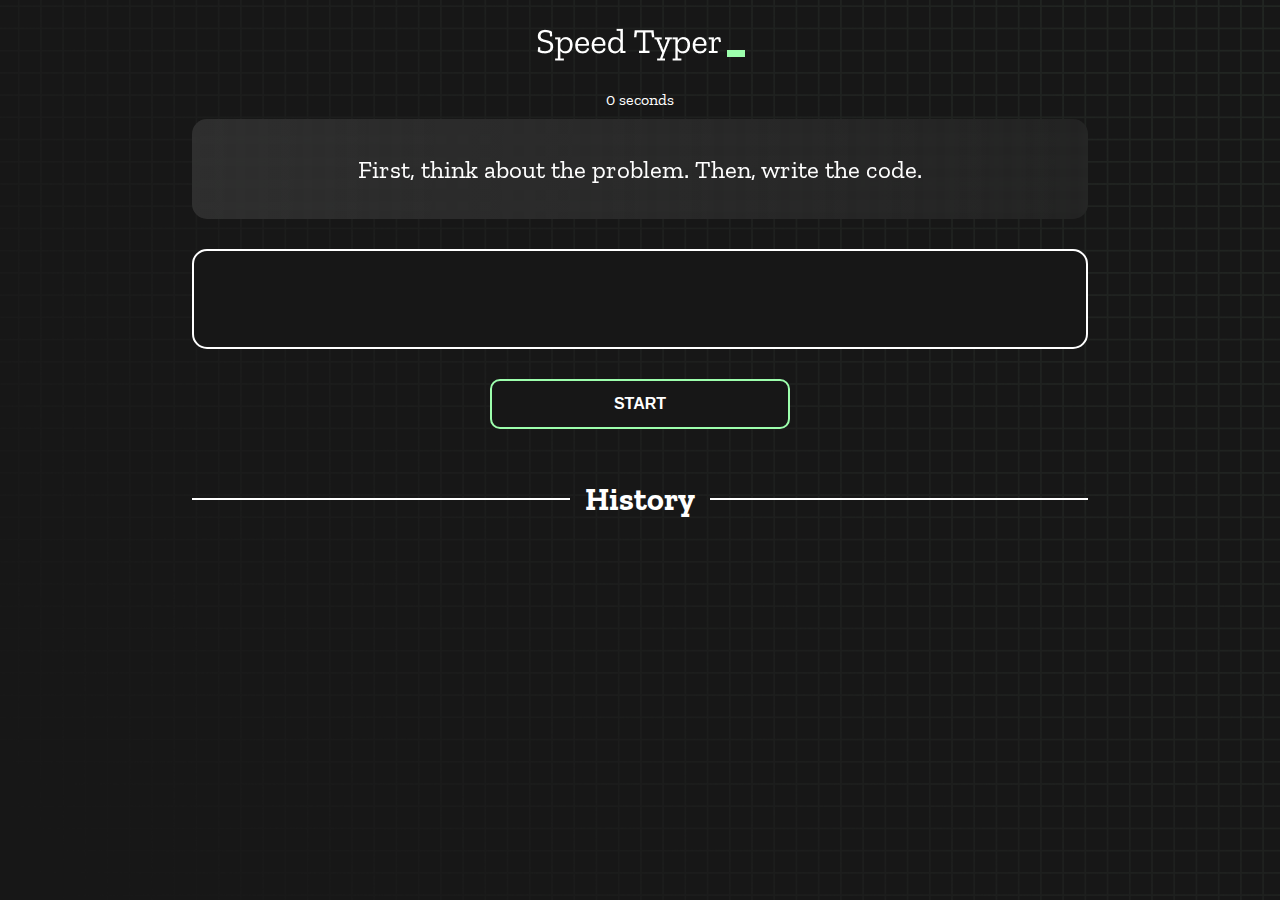
==== index.html @ 6225487d "Initial commit" ====
<!DOCTYPE html>
<html lang="en">
  <head>
    <meta charset="UTF-8" />
    <meta http-equiv="X-UA-Compatible" content="IE=edge" />
    <meta name="viewport" content="width=device-width, initial-scale=1.0" />
    <title>Speed Monster</title>
    <link rel="stylesheet" href="styles.css" />
    <link rel="preconnect" href="https://fonts.googleapis.com" />
    <link rel="preconnect" href="https://fonts.gstatic.com" crossorigin />
    <link
      href="https://fonts.googleapis.com/css2?family=Zilla+Slab:wght@300;400;500&display=swap"
      rel="stylesheet"
    />
  </head>
  <body>
    <h1 class="title"><img src="./logo.png" /></h1>
    <div id="show-time">0 seconds</div>

    <div class="box-container">
      <div id="question"></div>

      <div id="display" class="inactive"></div>

      <div class="buttons">
        <button id="starts">START</button>
      </div>

      <div class="divider-container">
        <div class="line"></div>
        <h1 class="title2">History</h1>
        <div class="line"></div>
      </div>
      <div id="histories"></div>
    </div>

    <div id="countdown"></div>
    <div id="modal-background" class="hidden"></div>
    <div id="result" class="hidden"></div>

    <script src="./history.js"></script>
    <script src="./script.js"></script>
  </body>
</html>
---- styles.css ----
* {
  padding: 0;
  margin: 0;
  box-sizing: border-box;
}

body {
  background-image: url("./bg.png");
  background-size: cover;
  background-position: left top;
  font-family: "Zilla Slab", serif;
}

.box-container {
  width: 70%;
  margin: 0 auto;
}

#question {
  height: 100px;
  display: flex;
  align-items: center;
  justify-content: center;
  color: white;
  font-size: 25px;
  border-radius: 15px;
  background: rgb(255, 255, 255);
  background: linear-gradient(
    92.49deg,
    rgba(255, 255, 255, 0.1) 0.18%,
    rgba(255, 255, 255, 0.05) 99.85%
  );
  backdrop-filter: blur(5px);
  margin-bottom: 30px;
}

#display {
  height: 100px;
  display: flex;
  flex-wrap: wrap;
  align-items: center;
  padding-left: 5rem;
  color: white;
  font-size: 32px;
  background-color: #171717;
  border: 2px solid #9dffad;
  border-radius: 15px;
}

#countdown {
  position: fixed;
  height: 100vh;
  width: 100vw;
  background-color: rgba(0, 0, 0, 0.8);
  top: 0;
  left: 0;
  display: flex;
  align-items: center;
  justify-content: center;
  font-size: 3rem;
  color: white;
  display: none;
}
#result {
  position: fixed;
  top: 10%; 
  left: 10%;
  transform: translate(-50%, -50%);
  height: 250px;
  width: 400px;
  background-color: #171717;
  border-radius: 15px;
  border: 2px solid #9dffad;
  color: white;
  text-align: center;
  padding: 2rem;
}
#show-time{
  text-align: center;
  color: white;
  margin: 10px 0;
}

.green {
  color: #9dffad;
}
.red {
  color: #eb6565;
}
.bold {
  font-weight: 700;
}
.inactive {
  border: 2px solid white !important;
}
.hidden {
  display: none;
}
.title {
  text-align: center;
  color: white;
  margin: 20px 0;
}

.divider-container {
  height: 80px;
  display: flex;
  justify-content: center;
  align-items: center;
  gap: 15px;
  margin: 0 auto;
}

.line {
  height: 2px;
  background: white;
  width: 100%;
}

.title2 {
  color: white;
  display: block;
}

.buttons {
  display: flex;
  justify-content: center;
  margin: 30px 0;
}
button {
  padding: 10px 20px;
  border: none;
  font-size: 16px;
  font-weight: bold;
  width: 300px;
  height: 50px;
  color: white;
  background-color: #171717;
  border-radius: 10px;
  border: 2px solid #9dffad;
  cursor: pointer;
}

#histories {
  display: flex;
  flex-wrap: wrap;
  justify-content: space-around;
}

.card {
  width: 100%;
  height: 100%;
  padding: 50px;
  display: flex;
  justify-content: space-between;
  align-items: center;
  padding: 20px 30px;
  color: white;
  border-radius: 15px;
  background: rgb(255, 255, 255);
  background: linear-gradient(
    92.49deg,
    rgba(255, 255, 255, 0.1) 0.18%,
    rgba(255, 255, 255, 0.05) 99.85%
  );
  backdrop-filter: blur(5px);
  margin-bottom: 30px;
}

#modal-background {
  background: rgb(255, 255, 255);
  background: linear-gradient(
    92.49deg,
    rgba(255, 255, 255, 0.1) 0.18%,
    rgba(255, 255, 255, 0.05) 99.85%
  );
  backdrop-filter: blur(5px);
  height: 100vh;
  width: 100%;
  position: fixed;
  top: 0;
}

@media only screen and (max-width: 700px) {
  .box-container {
    padding: 0 20px;
    width: 100%;
  }
  .card {
    flex-direction: column;
  }
}
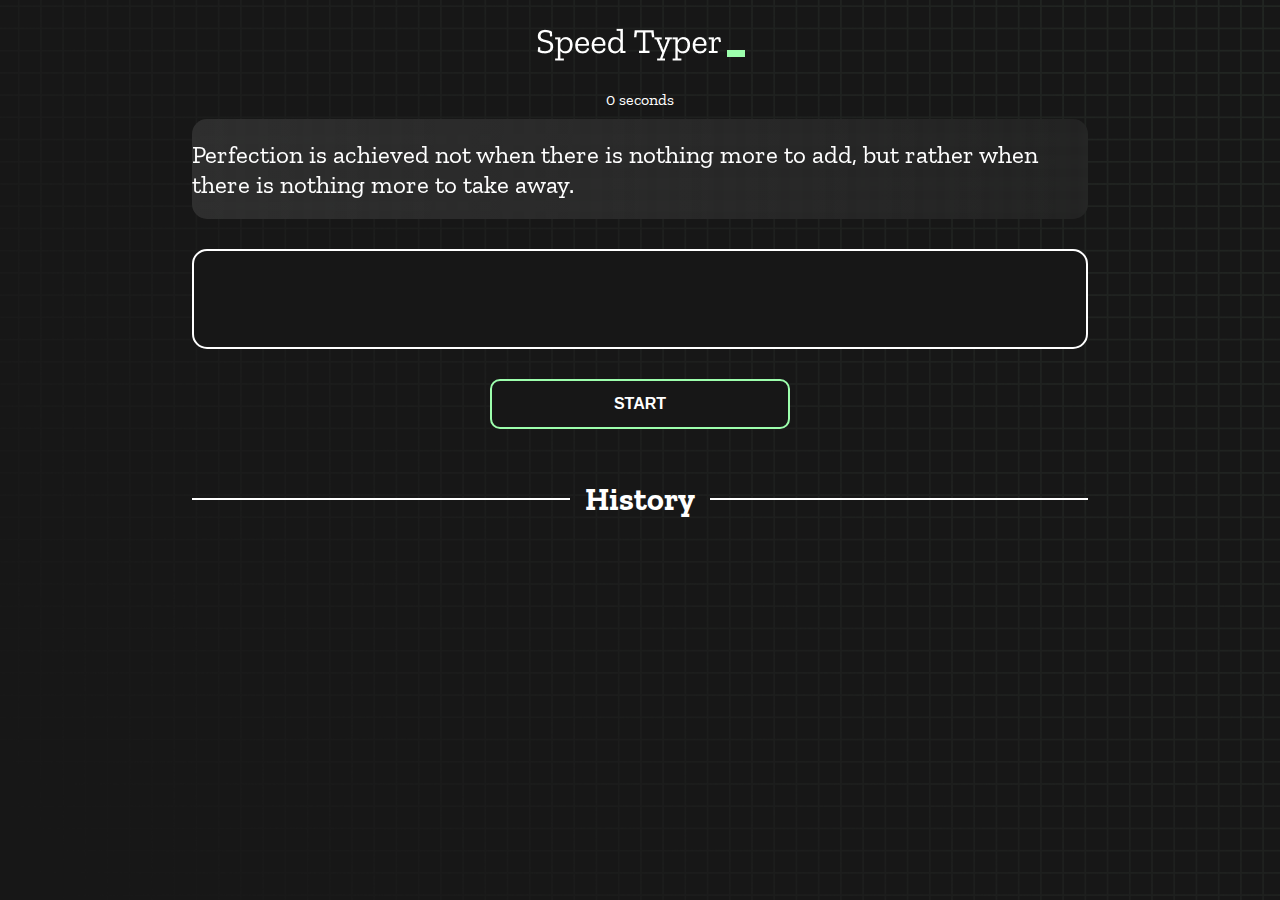
==== commit cc1585c3: "start btn working" ====
--- a/index.html
+++ b/index.html
@@ -1,44 +1,45 @@
 <!DOCTYPE html>
 <html lang="en">
-  <head>
-    <meta charset="UTF-8" />
-    <meta http-equiv="X-UA-Compatible" content="IE=edge" />
-    <meta name="viewport" content="width=device-width, initial-scale=1.0" />
-    <title>Speed Monster</title>
-    <link rel="stylesheet" href="styles.css" />
-    <link rel="preconnect" href="https://fonts.googleapis.com" />
-    <link rel="preconnect" href="https://fonts.gstatic.com" crossorigin />
-    <link
-      href="https://fonts.googleapis.com/css2?family=Zilla+Slab:wght@300;400;500&display=swap"
-      rel="stylesheet"
-    />
-  </head>
-  <body>
-    <h1 class="title"><img src="./logo.png" /></h1>
-    <div id="show-time">0 seconds</div>
 
-    <div class="box-container">
-      <div id="question"></div>
+<head>
+  <meta charset="UTF-8" />
+  <meta http-equiv="X-UA-Compatible" content="IE=edge" />
+  <meta name="viewport" content="width=device-width, initial-scale=1.0" />
+  <title>Speed Monster</title>
+  <link rel="stylesheet" href="styles.css" />
+  <link rel="preconnect" href="https://fonts.googleapis.com" />
+  <link rel="preconnect" href="https://fonts.gstatic.com" crossorigin />
+  <link href="https://fonts.googleapis.com/css2?family=Zilla+Slab:wght@300;400;500&display=swap" rel="stylesheet" />
+</head>
 
-      <div id="display" class="inactive"></div>
+<body>
+  <h1 class="title"><img src="./logo.png" /></h1>
+  <div id="show-time">0 seconds</div>
 
-      <div class="buttons">
-        <button id="starts">START</button>
-      </div>
+  <div class="box-container">
+    <div id="question"></div>
 
-      <div class="divider-container">
-        <div class="line"></div>
-        <h1 class="title2">History</h1>
-        <div class="line"></div>
-      </div>
-      <div id="histories"></div>
+    <div id="display" class="inactive"></div>
+
+    <div class="buttons">
+      <button id="starts">START</button>
     </div>
 
-    <div id="countdown"></div>
-    <div id="modal-background" class="hidden"></div>
-    <div id="result" class="hidden"></div>
+    <div class="divider-container">
+      <div class="line"></div>
+      <h1 class="title2">History</h1>
+      <div class="line"></div>
+    </div>
+    <div id="histories"></div>
+  </div>
 
-    <script src="./history.js"></script>
-    <script src="./script.js"></script>
-  </body>
-</html>
+  <div id="countdown"></div>
+  <div id="modal-background" class="hidden"></div>
+  <div id="result" class="hidden"></div>
+
+  <script src="texts.json"></script>
+  <script src="./history.js"></script>
+  <script src="script.js"></script>
+</body>
+
+</html>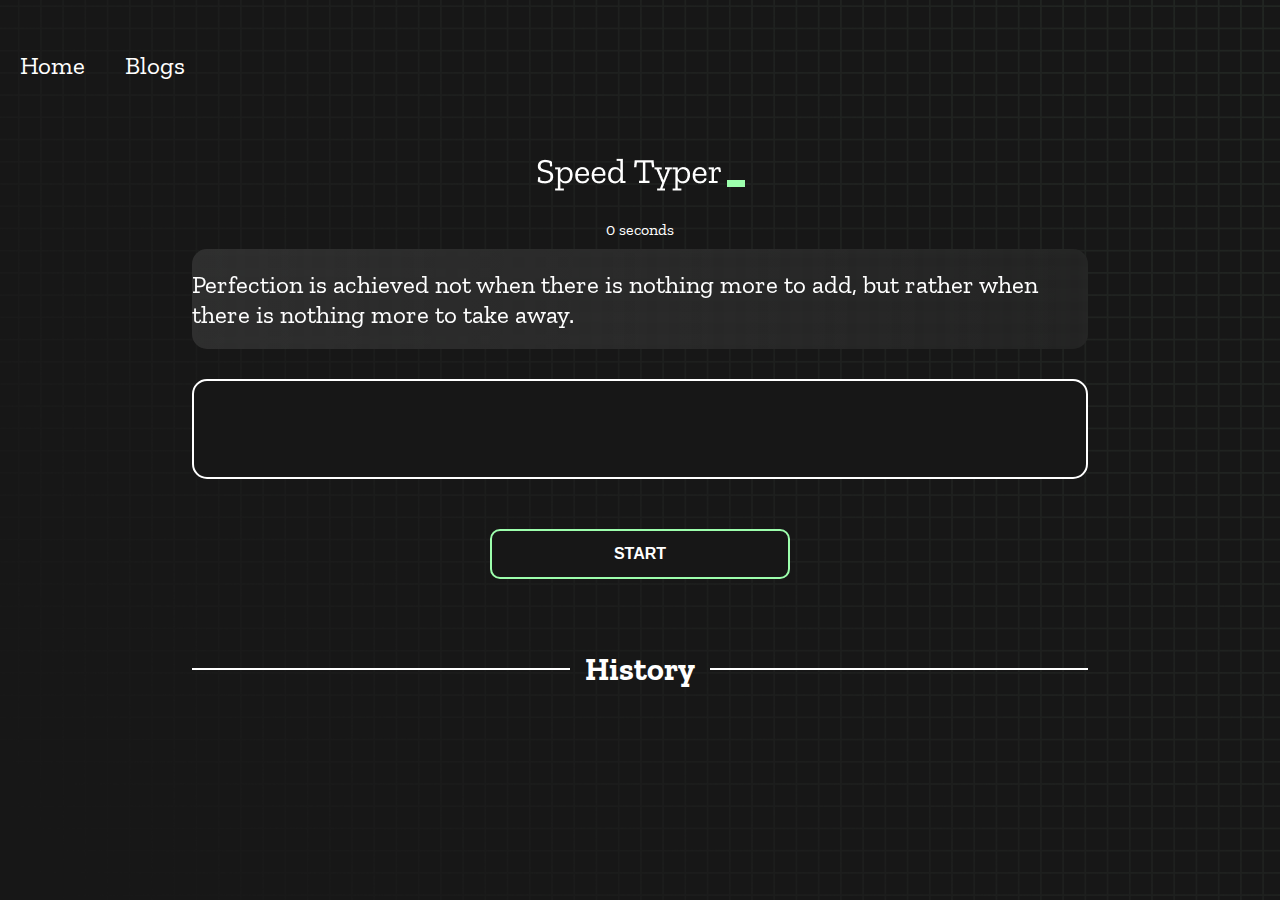
==== commit 45cb225c: "idex html and blog html connected" ====
--- a/index.html
+++ b/index.html
@@ -13,6 +13,16 @@
 </head>
 
 <body>
+
+  <div class="nav-btn">
+    <div>
+      <a class="buttons" href="index.html">Home</a>
+    </div>
+    <div>
+      <a class="buttons" href="blog.html">Blogs</a>
+    </div>
+  </div>
+
   <h1 class="title"><img src="./logo.png" /></h1>
   <div id="show-time">0 seconds</div>
 
@@ -38,7 +48,7 @@
   <div id="result" class="hidden"></div>
 
   <script src="texts.json"></script>
-  <script src="./history.js"></script>
+  <script src="history.js"></script>
   <script src="script.js"></script>
 </body>
 
--- a/styles.css
+++ b/styles.css
@@ -11,6 +11,17 @@
   font-family: "Zilla Slab", serif;
 }
 
+.nav-btn {
+  display: flex;
+}
+
+.buttons {
+  color: white;
+  padding: 20px;
+  font-size: 25px;
+  text-decoration: none;
+}
+
 .box-container {
   width: 70%;
   margin: 0 auto;
@@ -25,11 +36,9 @@
   font-size: 25px;
   border-radius: 15px;
   background: rgb(255, 255, 255);
-  background: linear-gradient(
-    92.49deg,
-    rgba(255, 255, 255, 0.1) 0.18%,
-    rgba(255, 255, 255, 0.05) 99.85%
-  );
+  background: linear-gradient(92.49deg,
+      rgba(255, 255, 255, 0.1) 0.18%,
+      rgba(255, 255, 255, 0.05) 99.85%);
   backdrop-filter: blur(5px);
   margin-bottom: 30px;
 }
@@ -61,10 +70,12 @@
   color: white;
   display: none;
 }
+
 #result {
   position: fixed;
-  top: 10%; 
-  left: 10%;
+  /* position: relative; */
+  top: 50%;
+  left: 50%;
   transform: translate(-50%, -50%);
   height: 250px;
   width: 400px;
@@ -75,7 +86,8 @@
   text-align: center;
   padding: 2rem;
 }
-#show-time{
+
+#show-time {
   text-align: center;
   color: white;
   margin: 10px 0;
@@ -84,18 +96,23 @@
 .green {
   color: #9dffad;
 }
+
 .red {
   color: #eb6565;
 }
+
 .bold {
   font-weight: 700;
 }
+
 .inactive {
   border: 2px solid white !important;
 }
+
 .hidden {
   display: none;
 }
+
 .title {
   text-align: center;
   color: white;
@@ -127,6 +144,7 @@
   justify-content: center;
   margin: 30px 0;
 }
+
 button {
   padding: 10px 20px;
   border: none;
@@ -158,22 +176,18 @@
   color: white;
   border-radius: 15px;
   background: rgb(255, 255, 255);
-  background: linear-gradient(
-    92.49deg,
-    rgba(255, 255, 255, 0.1) 0.18%,
-    rgba(255, 255, 255, 0.05) 99.85%
-  );
+  background: linear-gradient(92.49deg,
+      rgba(255, 255, 255, 0.1) 0.18%,
+      rgba(255, 255, 255, 0.05) 99.85%);
   backdrop-filter: blur(5px);
   margin-bottom: 30px;
 }
 
 #modal-background {
   background: rgb(255, 255, 255);
-  background: linear-gradient(
-    92.49deg,
-    rgba(255, 255, 255, 0.1) 0.18%,
-    rgba(255, 255, 255, 0.05) 99.85%
-  );
+  background: linear-gradient(92.49deg,
+      rgba(255, 255, 255, 0.1) 0.18%,
+      rgba(255, 255, 255, 0.05) 99.85%);
   backdrop-filter: blur(5px);
   height: 100vh;
   width: 100%;
@@ -186,7 +200,23 @@
     padding: 0 20px;
     width: 100%;
   }
+
   .card {
     flex-direction: column;
   }
-}
+
+  #histories {
+    grid-template-columns: repeat(1, 1fr);
+  }
+}
+
+@media only screen and (min-width:700px) {
+  #histories {
+    display: grid;
+    grid-template-columns: repeat(3, 1fr);
+    grid-column-gap: 20px;
+    grid-row-gap: 20px;
+    justify-items: stretch;
+    align-items: stretch;
+  }
+}